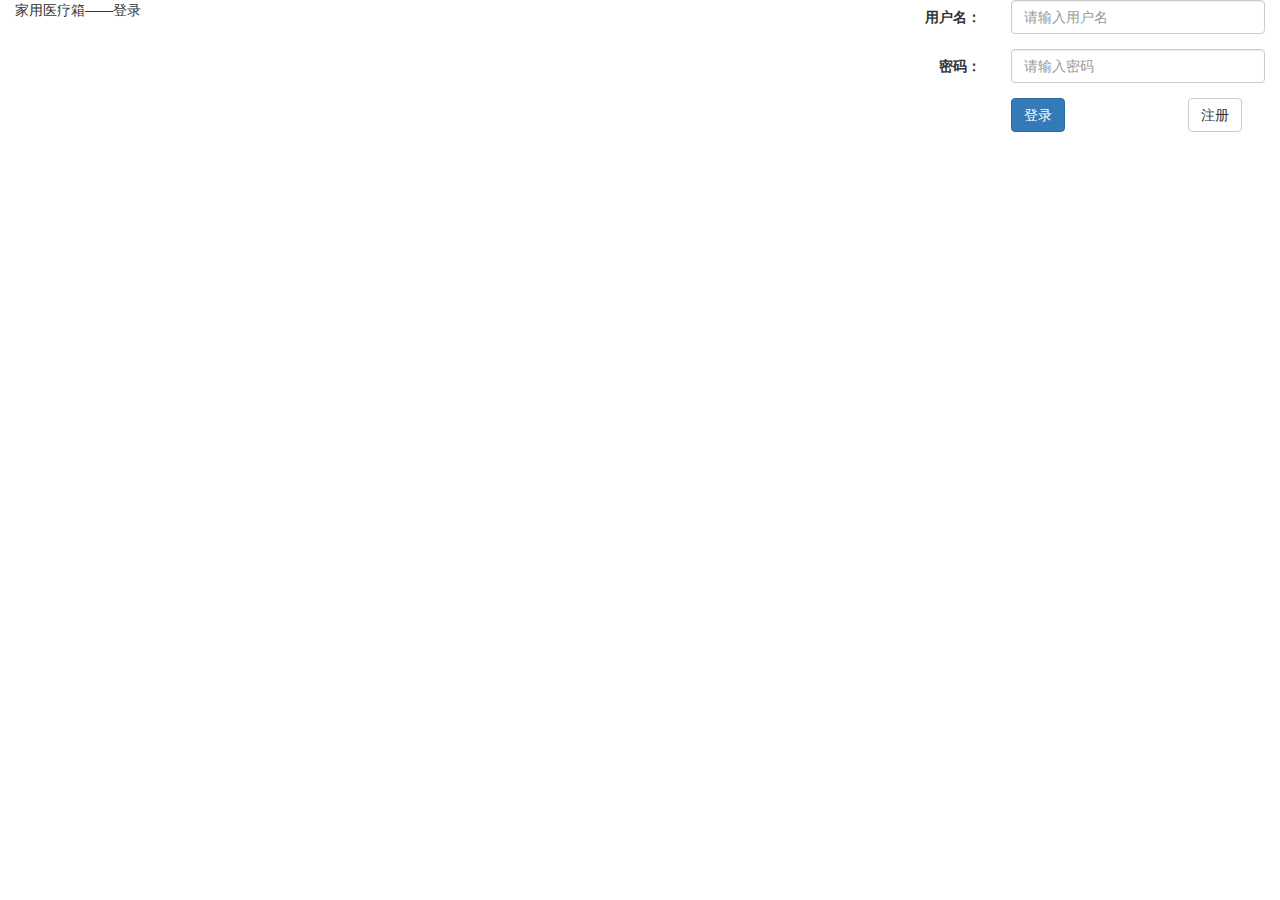
==== login.html @ 0d5deebe "删除无用代码" ====
<!doctype html>
<html lang="en">
<head>
    <meta charset="UTF-8">
    <meta name="viewport"
          content="width=device-width, user-scalable=no, initial-scale=1.0, maximum-scale=1.0, minimum-scale=1.0">
    <meta http-equiv="X-UA-Compatible" content="ie=edge">
    <title>家用医疗箱</title>
    <!--common CSS-->
    <link rel="stylesheet" href="res/css/common/bootstrap.min.css">
    <link rel="stylesheet" href="res/css/common/font-awesome.min.css">
    <link rel="stylesheet" href="res/css/common/toaster.min.css">
    <!--CSS-->
    <link rel="stylesheet" href="res/css/login.css">
</head>
<body ng-app="medicineApp" ng-controller="loginCtrl">
<toaster-container></toaster-container>
<div class="container-fluid">
    <div class="row">
        <div class="col-sm-8">家用医疗箱——登录</div>
        <div class="col-sm-4">
            <form class="form-horizontal">
                <div class="form-group">
                    <label class="col-sm-4 control-label" for="loginName">用户名：</label>
                    <div class="col-sm-8">
                        <input class="form-control" id="loginName" ng-model="login.name" title="用户名"
                               placeholder="请输入用户名" required>
                    </div>
                </div>
                <div class="form-group">
                    <label class="col-sm-4 control-label" for="loginPwd">密码：</label>
                    <div class="col-sm-8">
                        <input class="form-control" id="loginPwd"
                               ng-model="login.pwd" title="密码"
                               type="password" placeholder="请输入密码" required>
                    </div>
                </div>
            </form>
            <div class="row">
                <div class="col-sm-offset-4 col-sm-2">
                    <button class="btn btn-primary"
                            ng-click="checkLogin();">登录
                    </button>
                </div>
                <div class="col-sm-offset-3 col-sm-2">
                    <button class="btn btn-default"
                            data-toggle="modal"
                            data-target="#register">注册
                    </button>
                </div>
            </div>
        </div>
    </div>
</div>
<div class="modal fade" id="register"
     tabindex="-1" role="dialog"
     aria-labelledby="myModalLabel">
    <div class="modal-dialog" role="document">
        <div class="modal-content">
            <div class="modal-header">
                <button type="button" class="close"
                        data-dismiss="modal" aria-label="Close">
                    <span aria-hidden="true">&times;</span>
                </button>
                <h3 class="modal-title" id="myModalLabel">注册</h3>
            </div>
            <div class="modal-body">
                <form class="form-horizontal">
                    <div class="form-group" ng-class="{'has-error':register.error.name}">
                        <label class="col-sm-4 control-label" for="registerName">用户名：</label>
                        <div class="col-sm-6">
                            <input class="form-control" id="registerName" ng-model="register.name" title="用户名"
                                   placeholder="请设置用户名">
                        </div>
                    </div>
                    <div class="form-group" ng-class="{'has-error':register.error.pwd}">
                        <label class="col-sm-4 control-label" for="registerPwd">设置密码：</label>
                        <div class="col-sm-6">
                            <input class="form-control" id="registerPwd"
                                   ng-model="register.pwd" title="密码"
                                   type="password" placeholder="请设置密码">
                        </div>
                    </div>
                    <div class="form-group" ng-class="{'has-error':register.error.pwdRepeat}">
                        <label class="col-sm-4 control-label" for="registerPwdRepeat">确认密码：</label>
                        <div class="col-sm-6">
                            <input class="form-control" id="registerPwdRepeat"
                                   ng-model="register.pwdRepeat" title="密码"
                                   type="password" placeholder="请再次输入密码">
                        </div>
                    </div>
                    <div class="form-group" ng-show="register.error.correct">
                        <div class="col-sm-offset-4 col-sm-6">
                            <span class="mb-register-tip">* 两次输入密码不一致</span>
                        </div>
                    </div>
                    <div class="form-group" ng-class="{'has-error':register.error.email}">
                        <label class="col-sm-4 control-label" for="registerEmail">设置邮箱：</label>
                        <div class="col-sm-6">
                            <input class="form-control" id="registerEmail"
                                   ng-model="register.email" title="邮箱"
                                   type="email" placeholder="请设置邮箱">
                        </div>
                    </div>
                    <div class="form-group" ng-show="register.error.emailFormat">
                        <div class="col-sm-offset-4 col-sm-6">
                            <span class="mb-register-tip">* 邮箱格式有误</span>
                        </div>
                    </div>
                    <div class="form-group" ng-class="{'has-error':register.error.phone}">
                        <label class="col-sm-4 control-label" for="registerPhone">设置手机：</label>
                        <div class="col-sm-6">
                            <input class="form-control" id="registerPhone"
                                   ng-model="register.phone" title="手机号"
                                   pattern="[0-9]*" placeholder="请设置手机号">
                        </div>
                    </div>
                    <div class="form-group" ng-class="{'has-error':register.error.code}">
                        <label class="col-sm-4 control-label" for="registerCode">验证码：</label>
                        <div class="col-sm-6">
                            <input class="form-control" id="registerCode"
                                   ng-model="register.code" title="验证码"
                                   pattern="[0-9]*" placeholder="请输入手机验证码">
                            <button class="mb-span-inline btn btn-default"
                                    ng-click="getCode($event)" ng-disabled="codeBtn" ng-bind="codeInfo"></button>
                        </div>
                    </div>
                </form>
            </div>
            <div class="modal-footer">
                <button type="button" class="btn btn-primary" ng-click="checkRegister()">提交</button>
                <button type="button" class="btn btn-default" data-dismiss="modal">取消</button>
            </div>
        </div>
    </div>
</div>

<!--common JS-->
<script src="res/js/common/angular.min.js"></script>
<script src="res/js/common/angular-route.min.js"></script>
<script src="res/js/common/angular-animate.min.js"></script>
<script src="res/js/common/toaster.min.js"></script>
<script src="res/js/common/jquery.min.js"></script>
<script src="res/js/common/bootstrap.min.js"></script>
<!--config JS-->
<script src="res/js/app.js"></script>
<!--controllers-->
<script src="res/js/controller/loginController.js"></script>
<!--service-->
<script src="res/js/service/loginService.js"></script>
</body>
</html>
---- res/css/common/toaster.min.css ----
/*!
 * Toastr
 * Version 2.0.1
 * Copyright 2012 John Papa and Hans Fjallemark.
 * All Rights Reserved.
 * Use, reproduction, distribution, and modification of this code is subject to the terms and
 * conditions of the MIT license, available at http://www.opensource.org/licenses/mit-license.php
 *
 * Author: John Papa and Hans Fjallemark
 * Project: https://github.com/CodeSeven/toastr
 */
.toast-title{font-weight:700}.toast-message{-ms-word-wrap:break-word;word-wrap:break-word}.toast-message a,.toast-message label{color:#fff}.toast-message a:hover{color:#ccc;text-decoration:none}.toast-close-button{position:relative;right:-.3em;top:-.3em;float:right;font-size:20px;font-weight:700;color:#fff;-webkit-text-shadow:0 1px 0 #fff;text-shadow:0 1px 0 #fff;opacity:.8;-ms-filter:progid:DXImageTransform.Microsoft.Alpha(Opacity=80);filter:alpha(opacity=80)}.toast-close-button:focus,.toast-close-button:hover{color:#000;text-decoration:none;cursor:pointer;opacity:.4;-ms-filter:progid:DXImageTransform.Microsoft.Alpha(Opacity=40);filter:alpha(opacity=40)}button.toast-close-button{padding:0;cursor:pointer;background:0 0;border:0;-webkit-appearance:none}.toast-top-full-width{top:0;right:0;width:100%}.toast-bottom-full-width{bottom:0;right:0;width:100%}.toast-top-left{top:12px;left:12px}.toast-top-center{top:12px}.toast-top-right{top:12px;right:12px}.toast-bottom-right{right:12px;bottom:12px}.toast-bottom-center{bottom:12px}.toast-bottom-left{bottom:12px;left:12px}.toast-center{top:45%}#toast-container{position:fixed;z-index:999999;pointer-events:auto;}#toast-container.toast-bottom-center,#toast-container.toast-center,#toast-container.toast-top-center{width:100%;pointer-events:none}#toast-container.toast-bottom-center>div,#toast-container.toast-center>div,#toast-container.toast-top-center>div{margin:auto;pointer-events:auto}#toast-container.toast-bottom-center>button,#toast-container.toast-center>button,#toast-container.toast-top-cente>button{pointer-events:auto}#toast-container *{-moz-box-sizing:border-box;-webkit-box-sizing:border-box;box-sizing:border-box}#toast-container>div{margin:0 0 6px;padding:15px 15px 15px 50px;width:300px;-moz-border-radius:3px;-webkit-border-radius:3px;border-radius:3px;background-position:15px center;background-repeat:no-repeat;-moz-box-shadow:0 0 12px #999;-webkit-box-shadow:0 0 12px #999;box-shadow:0 0 12px #999;color:#fff;opacity:.8;-ms-filter:progid:DXImageTransform.Microsoft.Alpha(Opacity=80);filter:alpha(opacity=80)}#toast-container>:hover{-moz-box-shadow:0 0 12px #000;-webkit-box-shadow:0 0 12px #000;box-shadow:0 0 12px #000;opacity:1;-ms-filter:progid:DXImageTransform.Microsoft.Alpha(Opacity=100);filter:alpha(opacity=100);cursor:pointer}#toast-container>.toast-info{background-image:url([data-uri])!important}#toast-container>.toast-wait{background-image:url([data-uri])!important}#toast-container>.toast-error{background-image:url([data-uri])!important}#toast-container>.toast-success{background-image:url([data-uri])!important}#toast-container>.toast-warning{background-image:url([data-uri])!important}#toast-container.toast-bottom-full-width>div,#toast-container.toast-top-full-width>div{width:96%;margin:auto}.toast{background-color:#030303}.toast-success{background-color:#51a351}.toast-error{background-color:#bd362f}.toast-info,.toast-wait{background-color:#2f96b4}.toast-warning{background-color:#f89406}@media all and (max-width:240px){#toast-container>div{padding:8px 8px 8px 50px;width:11em}#toast-container .toast-close-button{right:-.2em;top:-.2em}}@media all and (min-width:241px) and (max-width:480px){#toast-container>div{padding:8px 8px 8px 50px;width:18em}#toast-container .toast-close-button{right:-.2em;top:-.2em}}@media all and (min-width:481px) and (max-width:768px){#toast-container>div{padding:15px 15px 15px 50px;width:25em}}:not(.no-enter)#toast-container>div.ng-enter,:not(.no-leave)#toast-container>div.ng-leave{-webkit-transition:1000ms cubic-bezier(.25,.25,.75,.75) all;-moz-transition:1000ms cubic-bezier(.25,.25,.75,.75) all;-ms-transition:1000ms cubic-bezier(.25,.25,.75,.75) all;-o-transition:1000ms cubic-bezier(.25,.25,.75,.75) all;transition:1000ms cubic-bezier(.25,.25,.75,.75) all}:not(.no-enter)#toast-container>div.ng-enter.ng-enter-active,:not(.no-leave)#toast-container>div.ng-leave{opacity:.8}:not(.no-enter)#toast-container>div.ng-enter,:not(.no-leave)#toast-container>div.ng-leave.ng-leave-active{opacity:0}
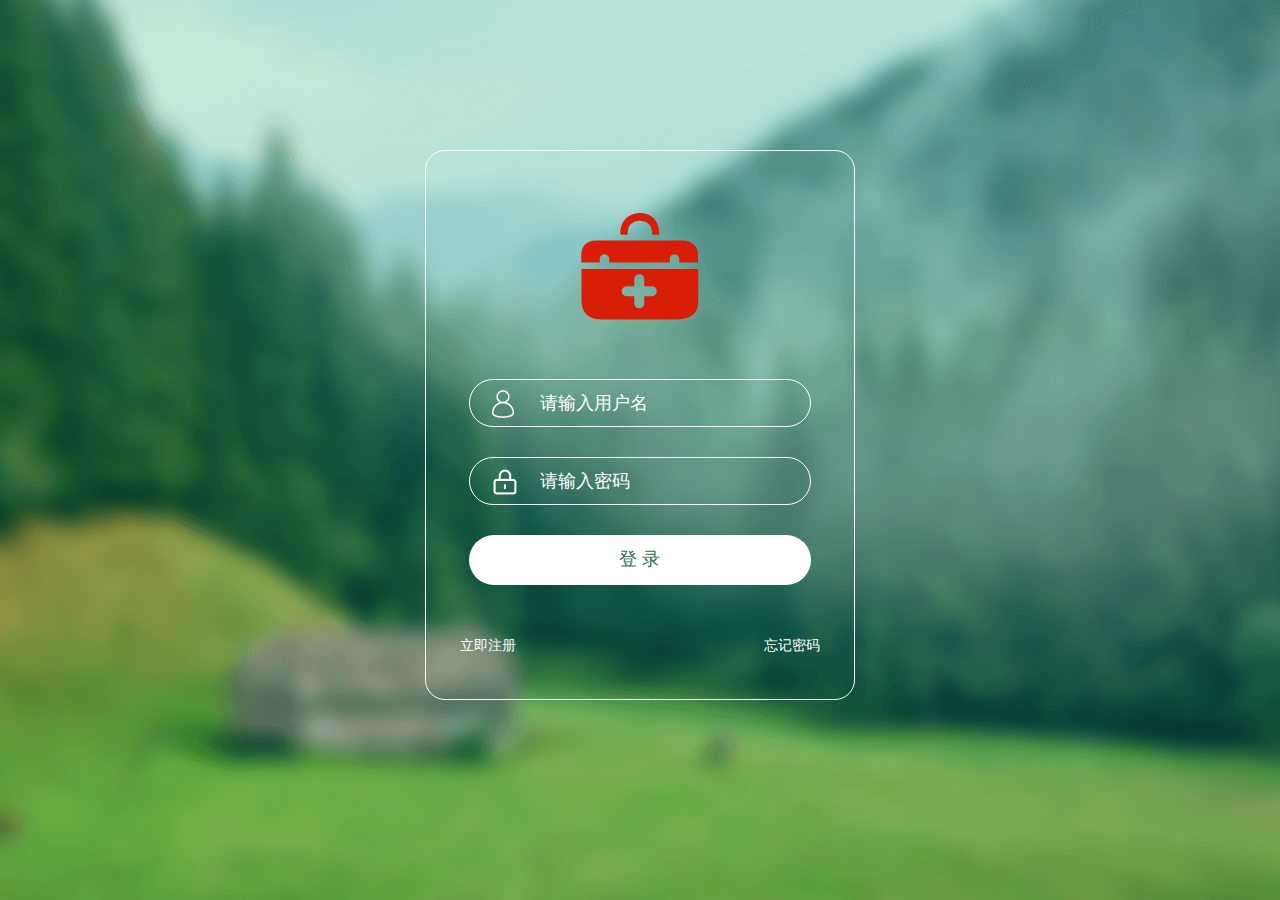
==== commit f3e0da03: "登录页面的样式，为避免影响其他页面的样式，将样式写在页面内。" ====
--- a/login.html
+++ b/login.html
@@ -6,49 +6,190 @@
           content="width=device-width, user-scalable=no, initial-scale=1.0, maximum-scale=1.0, minimum-scale=1.0">
     <meta http-equiv="X-UA-Compatible" content="ie=edge">
     <title>家用医疗箱</title>
+    <link rel="shortcut icon" href="medicineBox.ico">
     <!--common CSS-->
     <link rel="stylesheet" href="res/css/common/bootstrap.min.css">
     <link rel="stylesheet" href="res/css/common/font-awesome.min.css">
     <link rel="stylesheet" href="res/css/common/toaster.min.css">
     <!--CSS-->
     <link rel="stylesheet" href="res/css/login.css">
+    <style>
+        * {
+            margin: 0;
+            padding: 0;
+        }
+
+        html {
+            height: 100%;
+        }
+
+        body {
+            height: 100%;
+            background: #fff url(res/img/backgroud.png) 50% 50% no-repeat;
+            background-size: cover;
+        }
+
+        .mb-login {
+            position: absolute;
+            left: 50%;
+            top: 50%;
+            width: 430px;
+            height: 550px;
+            margin: -300px 0 0 -215px;
+            border: 1px solid #fff;
+            border-radius: 20px;
+            overflow: hidden;
+        }
+
+        .logo {
+            width: 128px;
+            height: 128px;
+            margin: 50px auto 50px;
+            background: url(res/img/login.png) 0 0 no-repeat;
+        }
+
+        .form-item {
+            position: relative;
+            margin: 0 10%;
+            padding-bottom: 30px;
+        }
+
+        .form-item input {
+            width: 100%;
+            height: 48px;
+            padding-left: 70px;
+            border: 1px solid #fff;
+            border-radius: 25px;
+            font-size: 18px;
+            color: #fff;
+            background-color: transparent;
+            outline: none;
+        }
+
+        .form-item button {
+            width: 100%;
+            height: 50px;
+            border: 0;
+            border-radius: 25px;
+            font-size: 18px;
+            color: #1f6f4a;
+            outline: none;
+            cursor: pointer;
+            background-color: #fff;
+        }
+
+        #username {
+            background: url(res/img/user.png) 13px 4px no-repeat;
+        }
+
+        #password {
+            background: url(res/img/password.png) 23px 11px no-repeat;
+        }
+
+        .reg-bar {
+            width: 360px;
+            margin: 20px auto 0;
+            font-size: 14px;
+            overflow: hidden;
+            cursor: pointer;
+        }
+
+        .reg-bar a {
+            color: #fff;
+            text-decoration: none;
+        }
+
+        .reg-bar a:hover {
+            text-decoration: none;
+            color: darkorange;
+        }
+
+        .reg-bar .reg {
+            float: left;
+        }
+
+        .reg-bar .forget {
+            float: right;
+        }
+
+        .mb-login ::-webkit-input-placeholder {
+            font-size: 18px;
+            line-height: 1.4;
+            color: #fff;
+        }
+
+        .mb-login :-moz-placeholder {
+            font-size: 18px;
+            line-height: 1.4;
+            color: #fff;
+        }
+
+        .mb-login ::-moz-placeholder {
+            font-size: 18px;
+            line-height: 1.4;
+            color: #fff;
+        }
+
+        .mb-login :-ms-input-placeholder {
+            font-size: 18px;
+            line-height: 1.4;
+            color: #fff;
+        }
+
+        @media screen and (max-width: 500px) {
+            * {
+                box-sizing: border-box;
+            }
+
+            .mb-login {
+                position: static;
+                width: auto;
+                height: auto;
+                margin: 0 30px;
+                border: 0;
+                border-radius: 0;
+            }
+
+            .logo {
+                margin: 50px auto;
+            }
+
+            .form-item {
+                width: auto;
+            }
+
+            .form-item input, .form-item button, .reg-bar {
+                width: 100%;
+            }
+        }
+    </style>
 </head>
 <body ng-app="medicineApp" ng-controller="loginCtrl">
 <toaster-container></toaster-container>
 <div class="container-fluid">
     <div class="row">
-        <div class="col-sm-8">家用医疗箱——登录</div>
-        <div class="col-sm-4">
-            <form class="form-horizontal">
-                <div class="form-group">
-                    <label class="col-sm-4 control-label" for="loginName">用户名：</label>
-                    <div class="col-sm-8">
-                        <input class="form-control" id="loginName" ng-model="login.name" title="用户名"
-                               placeholder="请输入用户名" required>
-                    </div>
+        <div class="mb-login">
+            <form>
+                <div class="logo"></div>
+                <div class="form-item">
+                    <input id="username" ng-model="login.name" title="用户名"
+                           placeholder="请输入用户名" type="text" autocomplete="off">
                 </div>
-                <div class="form-group">
-                    <label class="col-sm-4 control-label" for="loginPwd">密码：</label>
-                    <div class="col-sm-8">
-                        <input class="form-control" id="loginPwd"
-                               ng-model="login.pwd" title="密码"
-                               type="password" placeholder="请输入密码" required>
-                    </div>
+                <div class="form-item">
+                    <input id="password" ng-model="login.pwd" title="密码" type="password" autocomplete="off"
+                           placeholder="请输入密码">
+                </div>
+                <div class="form-item">
+                    <button ng-click="checkLogin();">登 录</button>
+                </div>
+                <div class="reg-bar">
+                    <a class="reg"
+                       ng-click="initRegister()"
+                       data-toggle="modal"
+                       data-target="#register">立即注册</a>
+                    <a class="forget">忘记密码</a>
                 </div>
             </form>
-            <div class="row">
-                <div class="col-sm-offset-4 col-sm-2">
-                    <button class="btn btn-primary"
-                            ng-click="checkLogin();">登录
-                    </button>
-                </div>
-                <div class="col-sm-offset-3 col-sm-2">
-                    <button class="btn btn-default"
-                            data-toggle="modal"
-                            data-target="#register">注册
-                    </button>
-                </div>
-            </div>
         </div>
     </div>
 </div>
@@ -73,6 +214,11 @@
                                    placeholder="请设置用户名">
                         </div>
                     </div>
+                    <div class="form-group" ng-show="register.error.nameFormat">
+                        <div class="col-sm-offset-4 col-sm-6">
+                            <span class="mb-register-tip">* 用户名只允许输入3-18位字母和数字</span>
+                        </div>
+                    </div>
                     <div class="form-group" ng-class="{'has-error':register.error.pwd}">
                         <label class="col-sm-4 control-label" for="registerPwd">设置密码：</label>
                         <div class="col-sm-6">
@@ -112,7 +258,12 @@
                         <div class="col-sm-6">
                             <input class="form-control" id="registerPhone"
                                    ng-model="register.phone" title="手机号"
-                                   pattern="[0-9]*" placeholder="请设置手机号">
+                                   placeholder="请设置手机号">
+                        </div>
+                    </div>
+                    <div class="form-group" ng-show="register.error.phoneFormat">
+                        <div class="col-sm-offset-4 col-sm-6">
+                            <span class="mb-register-tip">* 请输入11位有效手机号</span>
                         </div>
                     </div>
                     <div class="form-group" ng-class="{'has-error':register.error.code}">
@@ -120,9 +271,11 @@
                         <div class="col-sm-6">
                             <input class="form-control" id="registerCode"
                                    ng-model="register.code" title="验证码"
-                                   pattern="[0-9]*" placeholder="请输入手机验证码">
+                                   placeholder="请输入手机验证码">
                             <button class="mb-span-inline btn btn-default"
-                                    ng-click="getCode($event)" ng-disabled="codeBtn" ng-bind="codeInfo"></button>
+                                    ng-click="getCode($event)"
+                                    ng-disabled="codeBtn"
+                                    ng-bind="codeInfo"></button>
                         </div>
                     </div>
                 </form>
@@ -136,7 +289,9 @@
 </div>
 
 <!--common JS-->
+<script src="res/js/common/md5.js"></script>
 <script src="res/js/common/angular.min.js"></script>
+<script src="res/js/common/angular-cookies.min.js"></script>
 <script src="res/js/common/angular-route.min.js"></script>
 <script src="res/js/common/angular-animate.min.js"></script>
 <script src="res/js/common/toaster.min.js"></script>
--- a/res/css/login.css
+++ b/res/css/login.css
@@ -0,0 +1,22 @@
+@charset "UTF-8";
+* {
+    margin: 0;
+    padding: 0;
+}
+.mb-span-inline{
+    position: absolute;
+    top: 0;
+    right: 15px;
+    z-index: 2;
+    display: block;
+    height: 100%;
+    padding: 0 10px;
+    background-color: #f2f2f2;
+    line-height: 2.42857143;
+}
+.mb-span-inline[disabled]{
+    background-color: #fff;
+}
+.mb-register-tip{
+    color: red;
+}